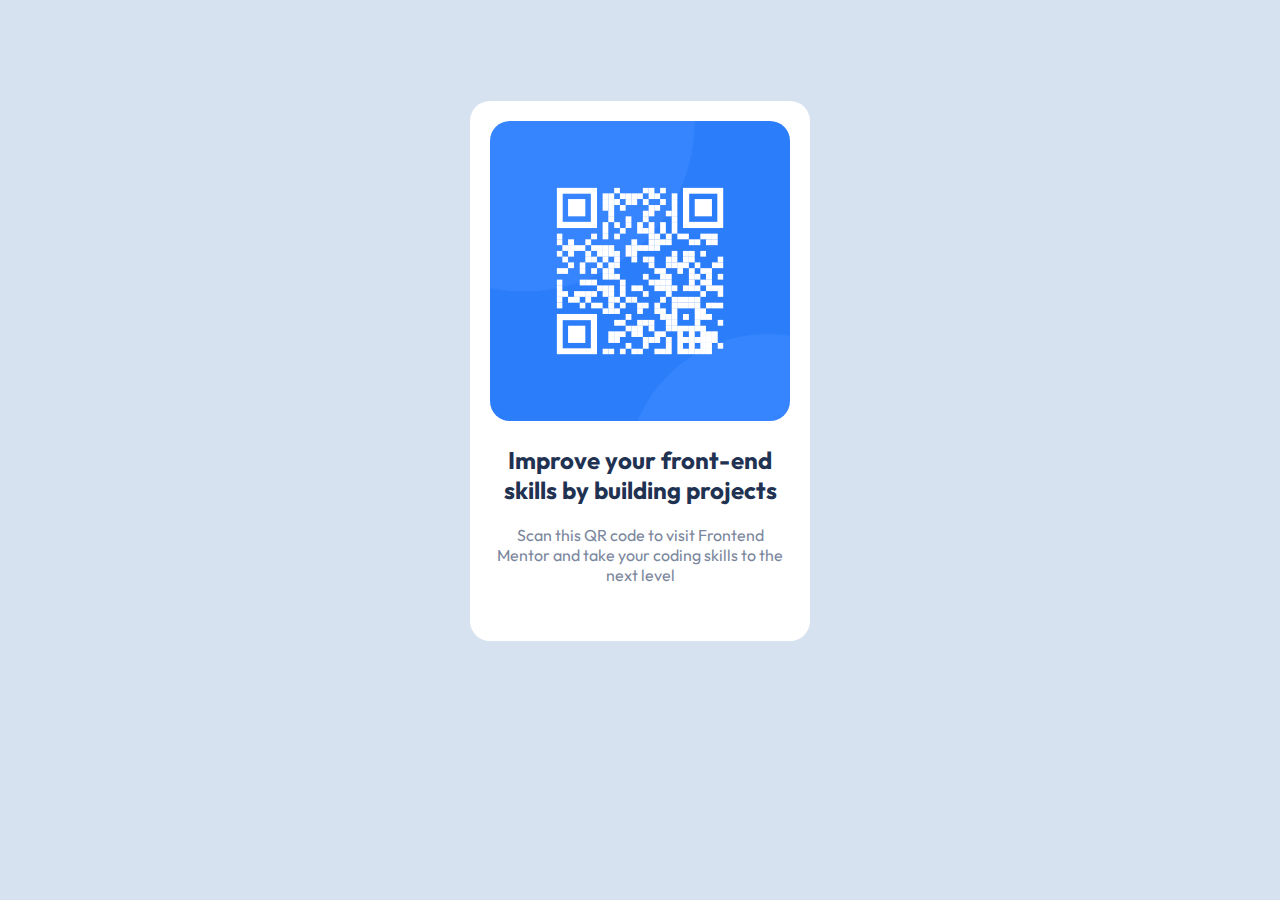
==== qr-code/index.html @ 770456b5 "files added" ====
<!DOCTYPE html>
<html lang="pt-br">
<head>
    <meta charset="UTF-8">
    <meta name="viewport" content="width=device-width, initial-scale=1.0">
    <title>QR Code</title>
    <style>
        
        @import url('https://fonts.googleapis.com/css2?family=Outfit:wght@400;700&display=swap');
        
        body{
            background-color: hsl(212, 45%, 89%);
        }

        .qr{
            margin: auto;
            margin-top: 8%;
            height: 500px;
            width: 300px;
            padding: 20px;
            border-radius: 20px;

            background-color: white;

            font-family: 'Outfit', sans-serif;
            text-align: center;
        }

        img{
            width: 300px;
            height: 300px;
            border-radius: 20px;
            
        }

        .qr h2{
            color: hsl(218, 44%, 22%);
            
        }
        
        .qr p{
            font-size: 16px;
            color: hsl(220, 15%, 55%);
        }
    </style>
</head>
<body>
    <div class="qr">
        <img src="images/image-qr-code.png" alt="QR Code">
        <h2>Improve your front-end skills by building projects</h2>
        <p>Scan this QR code to visit Frontend Mentor and take your coding skills to the next level</p>
    </div>
</body>
</html>
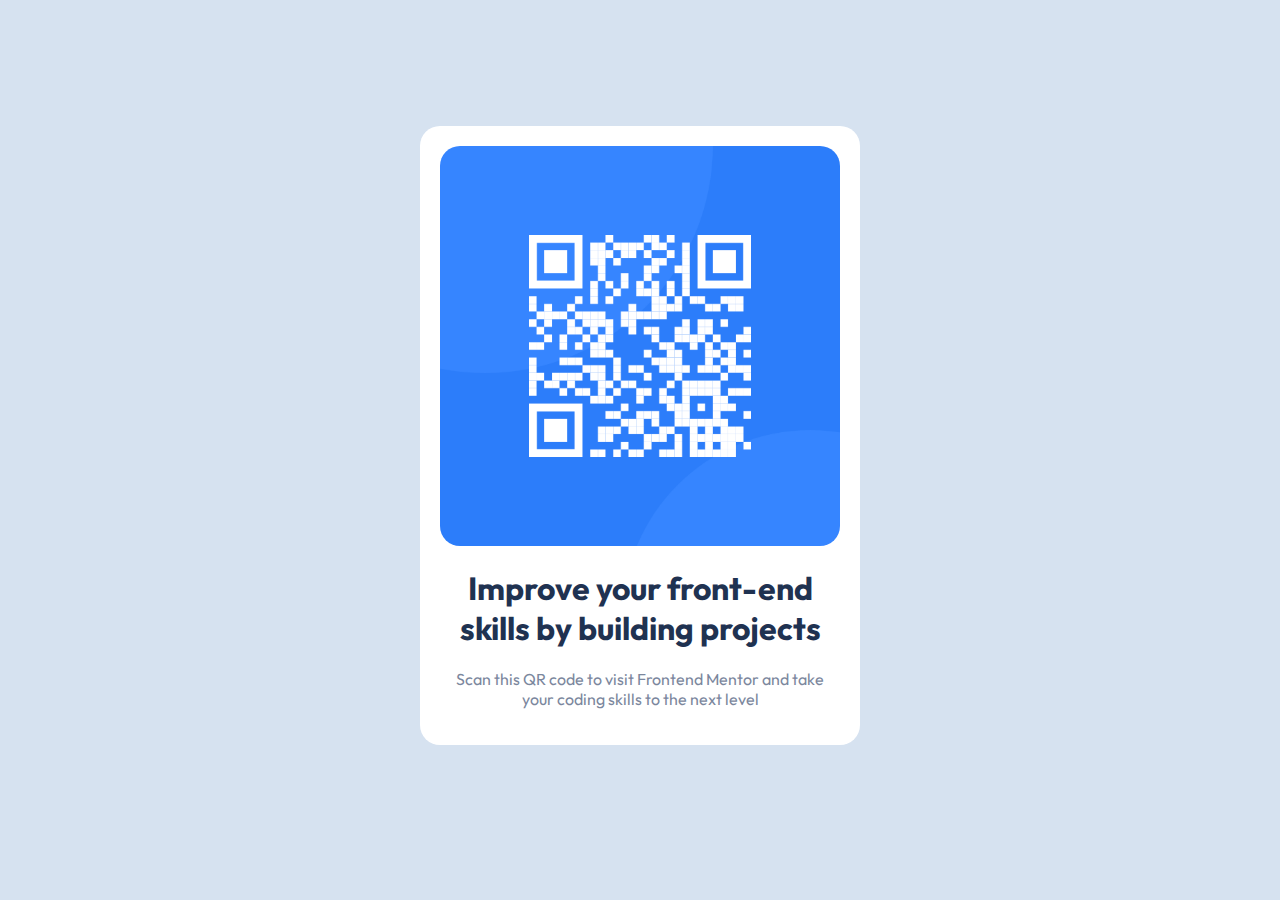
==== commit 90070085: "fix" ====
--- a/qr-code/index.html
+++ b/qr-code/index.html
@@ -1,54 +1,16 @@
 <!DOCTYPE html>
-<html lang="pt-br">
+<html lang="en">
 <head>
     <meta charset="UTF-8">
     <meta name="viewport" content="width=device-width, initial-scale=1.0">
     <title>QR Code</title>
-    <style>
-        
-        @import url('https://fonts.googleapis.com/css2?family=Outfit:wght@400;700&display=swap');
-        
-        body{
-            background-color: hsl(212, 45%, 89%);
-        }
-
-        .qr{
-            margin: auto;
-            margin-top: 8%;
-            height: 500px;
-            width: 300px;
-            padding: 20px;
-            border-radius: 20px;
-
-            background-color: white;
-
-            font-family: 'Outfit', sans-serif;
-            text-align: center;
-        }
-
-        img{
-            width: 300px;
-            height: 300px;
-            border-radius: 20px;
-            
-        }
-
-        .qr h2{
-            color: hsl(218, 44%, 22%);
-            
-        }
-        
-        .qr p{
-            font-size: 16px;
-            color: hsl(220, 15%, 55%);
-        }
-    </style>
+    <link rel="stylesheet" href="style/style.css">
 </head>
 <body>
-    <div class="qr">
-        <img src="images/image-qr-code.png" alt="QR Code">
-        <h2>Improve your front-end skills by building projects</h2>
+    <main>
+        <img src="images/image-qr-code.png" alt="QR Code to frontendmentor.io">
+        <h1>Improve your front-end skills by building projects</h1>
         <p>Scan this QR code to visit Frontend Mentor and take your coding skills to the next level</p>
-    </div>
+    </main>
 </body>
 </html>--- a/qr-code/style/style.css
+++ b/qr-code/style/style.css
@@ -0,0 +1,38 @@
+@charset "UTF-8";
+
+@import url('https://fonts.googleapis.com/css2?family=Outfit:wght@400;700&display=swap');
+        
+body{
+    background-color: hsl(212, 45%, 89%);
+    
+}
+
+main{
+    margin: auto;
+    margin-top: 10%;
+    max-width: 400px;
+    padding: 20px;
+    border-radius: 20px;
+
+    background-color: white;
+
+    font-family: 'Outfit', sans-serif;
+    text-align: center;
+}
+
+img{
+    display: block;
+    max-width: 100%;
+    border-radius: 20px;
+    
+}
+
+main h1{
+    color: hsl(218, 44%, 22%);
+    
+}
+
+main p{
+    font-size: 16px;
+    color: hsl(220, 15%, 55%);
+}